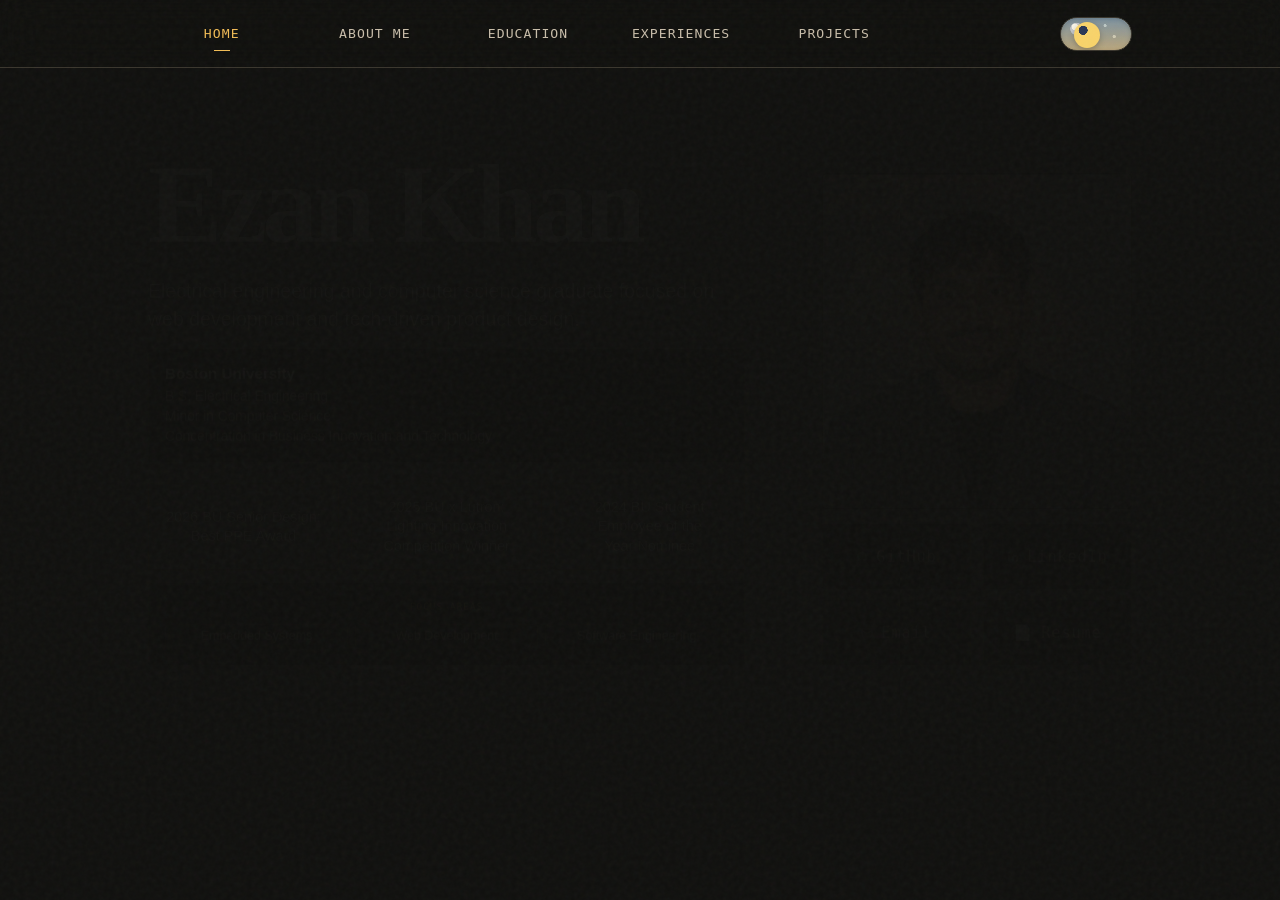
==== index.html @ 1c244139 "Publish portfolio site" ====
<!doctype html>
<html lang="en">
<head>
  <meta charset="utf-8">
  <meta name="viewport" content="width=device-width, initial-scale=1.0">
  <meta name="description" content="Ezan Khan's portfolio website.">
  <meta http-equiv="refresh" content="0; url=home/home.html">
  <title>Home | Ezan's Portfolio</title>
</head>
<body>
  <p><a href="home/home.html">Go to Ezan's Portfolio</a></p>
</body>
</html>
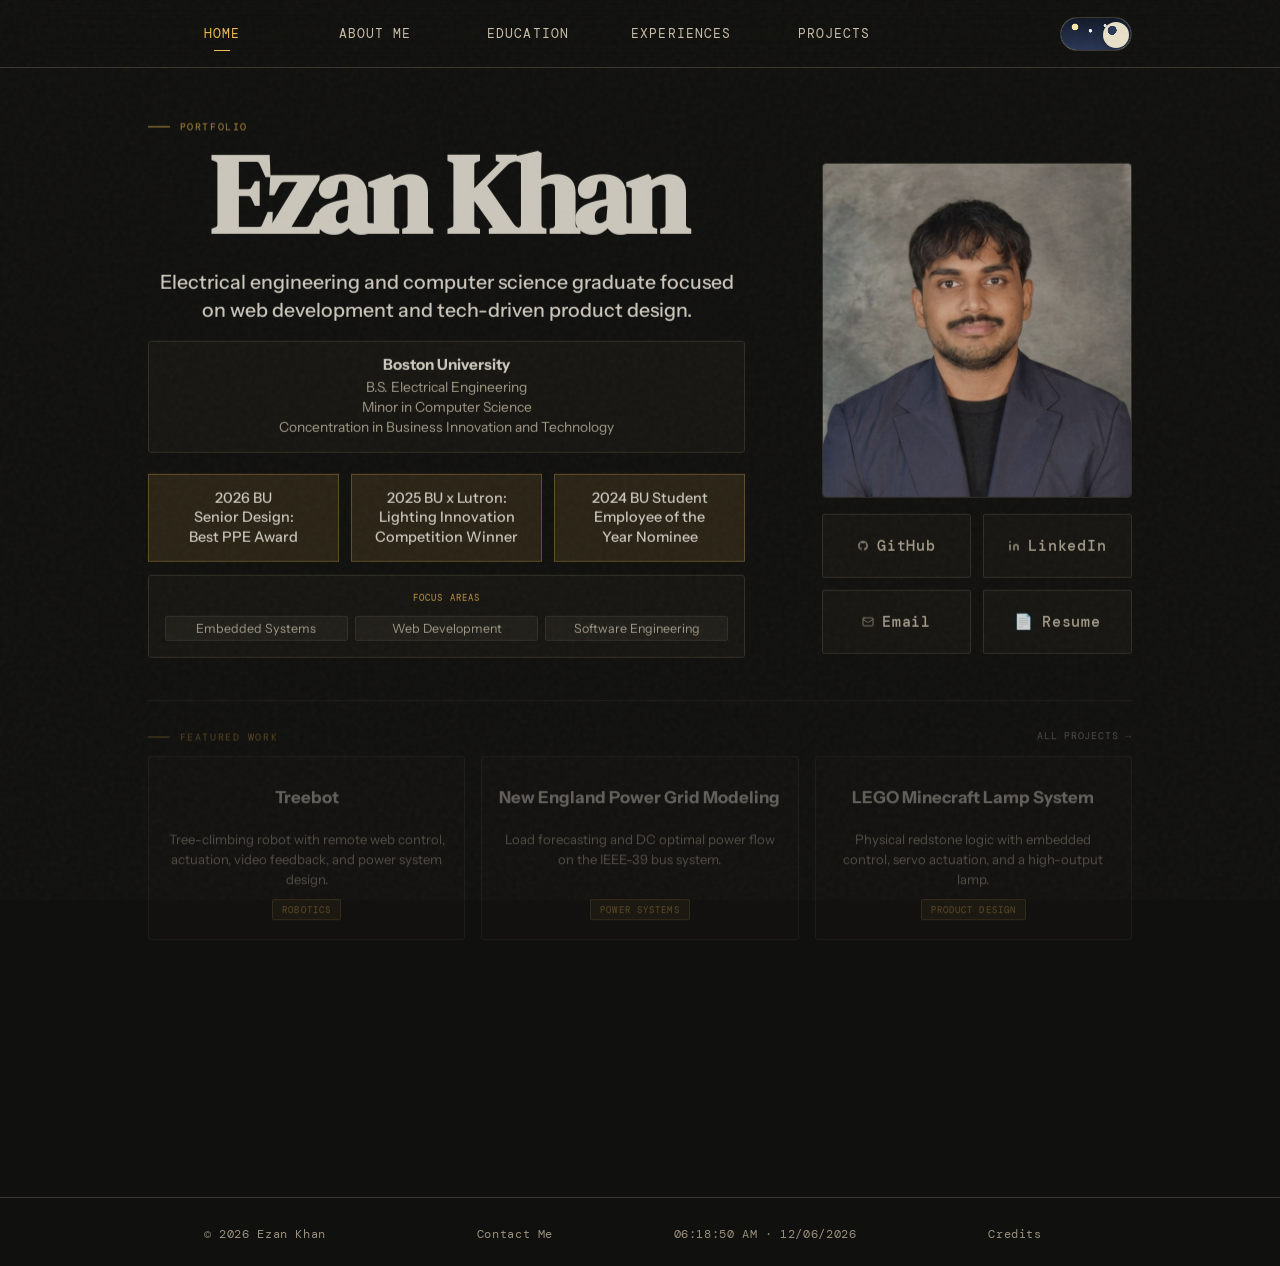
==== commit 1f63b47c: "Update portfolio favicon and resume link" ====
--- a/index.html
+++ b/index.html
@@ -6,6 +6,10 @@
   <meta name="description" content="Ezan Khan's portfolio website.">
   <meta http-equiv="refresh" content="0; url=home/home.html">
   <title>Home | Ezan's Portfolio</title>
+  <link rel="icon" href="sources/favicon/favicon.ico" sizes="any">
+  <link rel="icon" type="image/png" sizes="32x32" href="sources/favicon/favicon-32x32.png">
+  <link rel="icon" type="image/png" sizes="16x16" href="sources/favicon/favicon-16x16.png">
+  <link rel="apple-touch-icon" href="sources/favicon/apple-touch-icon.png">
 </head>
 <body>
   <p><a href="home/home.html">Go to Ezan's Portfolio</a></p>
